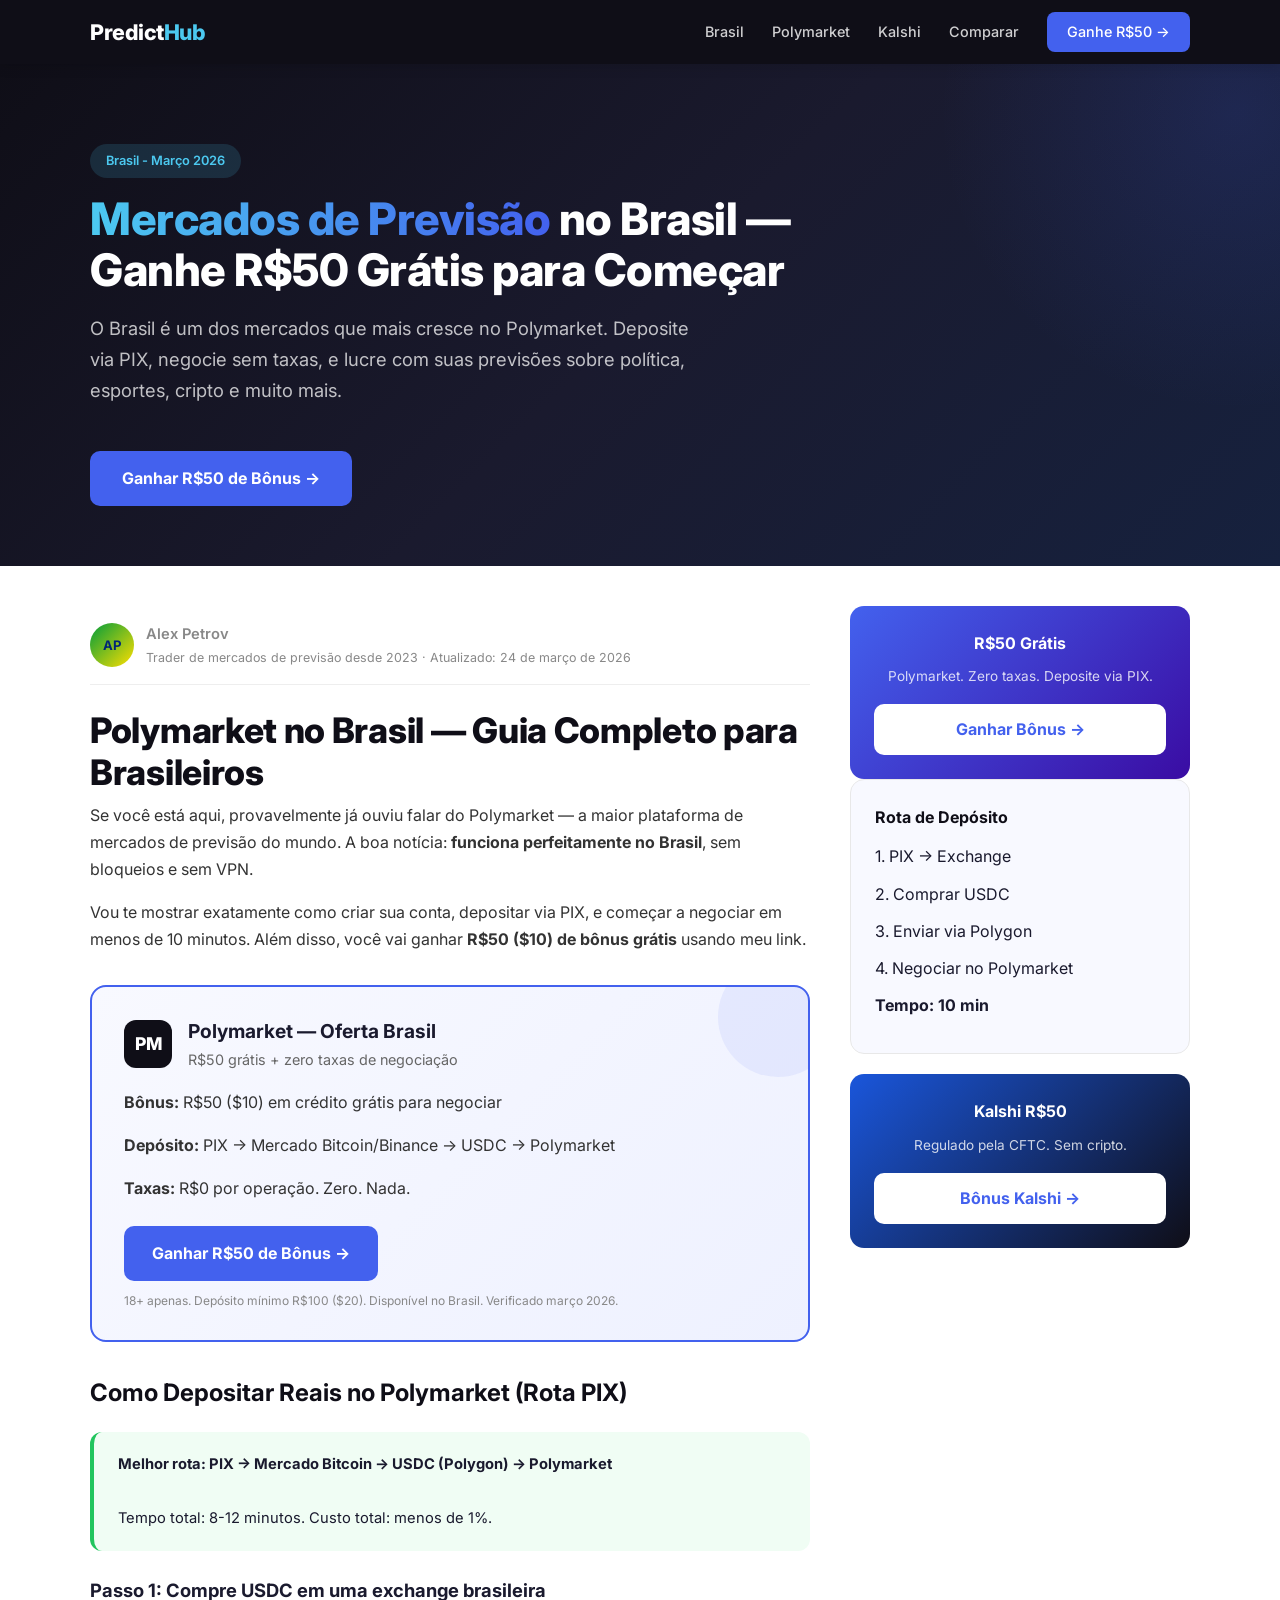
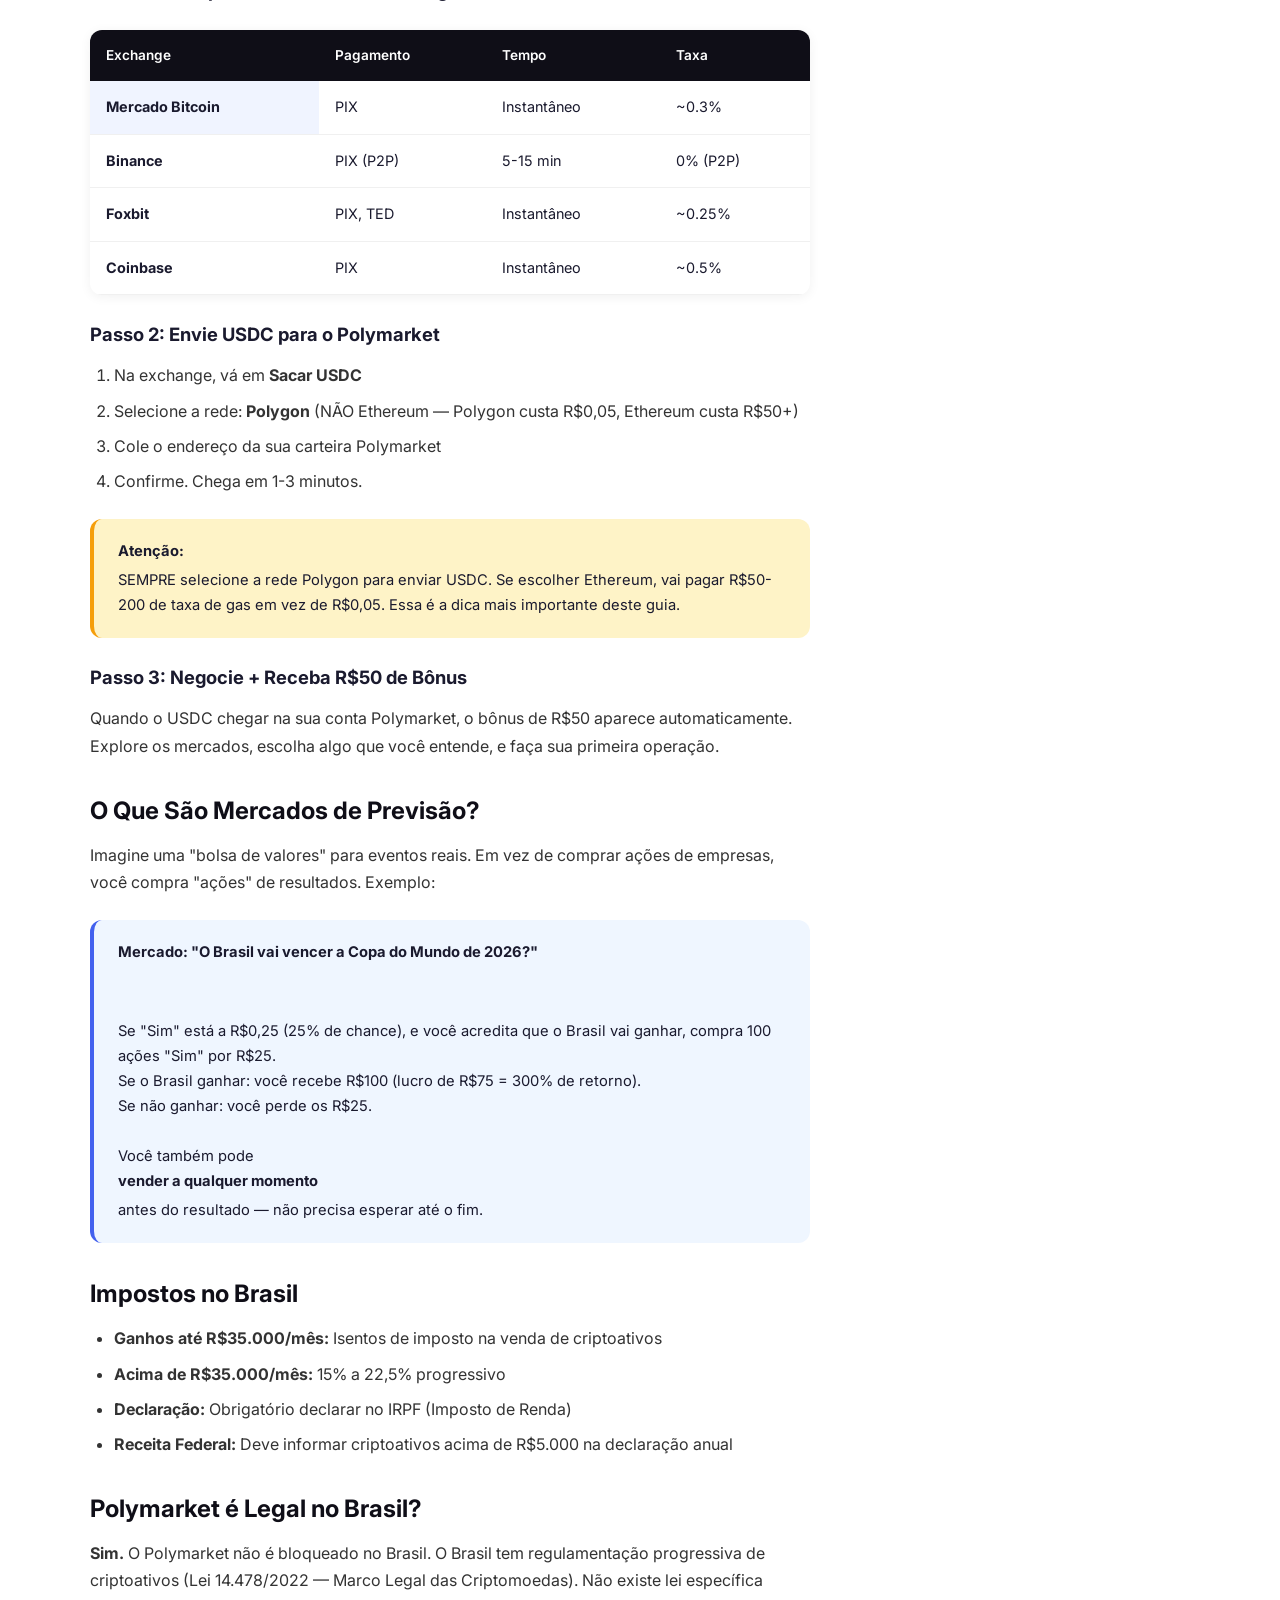
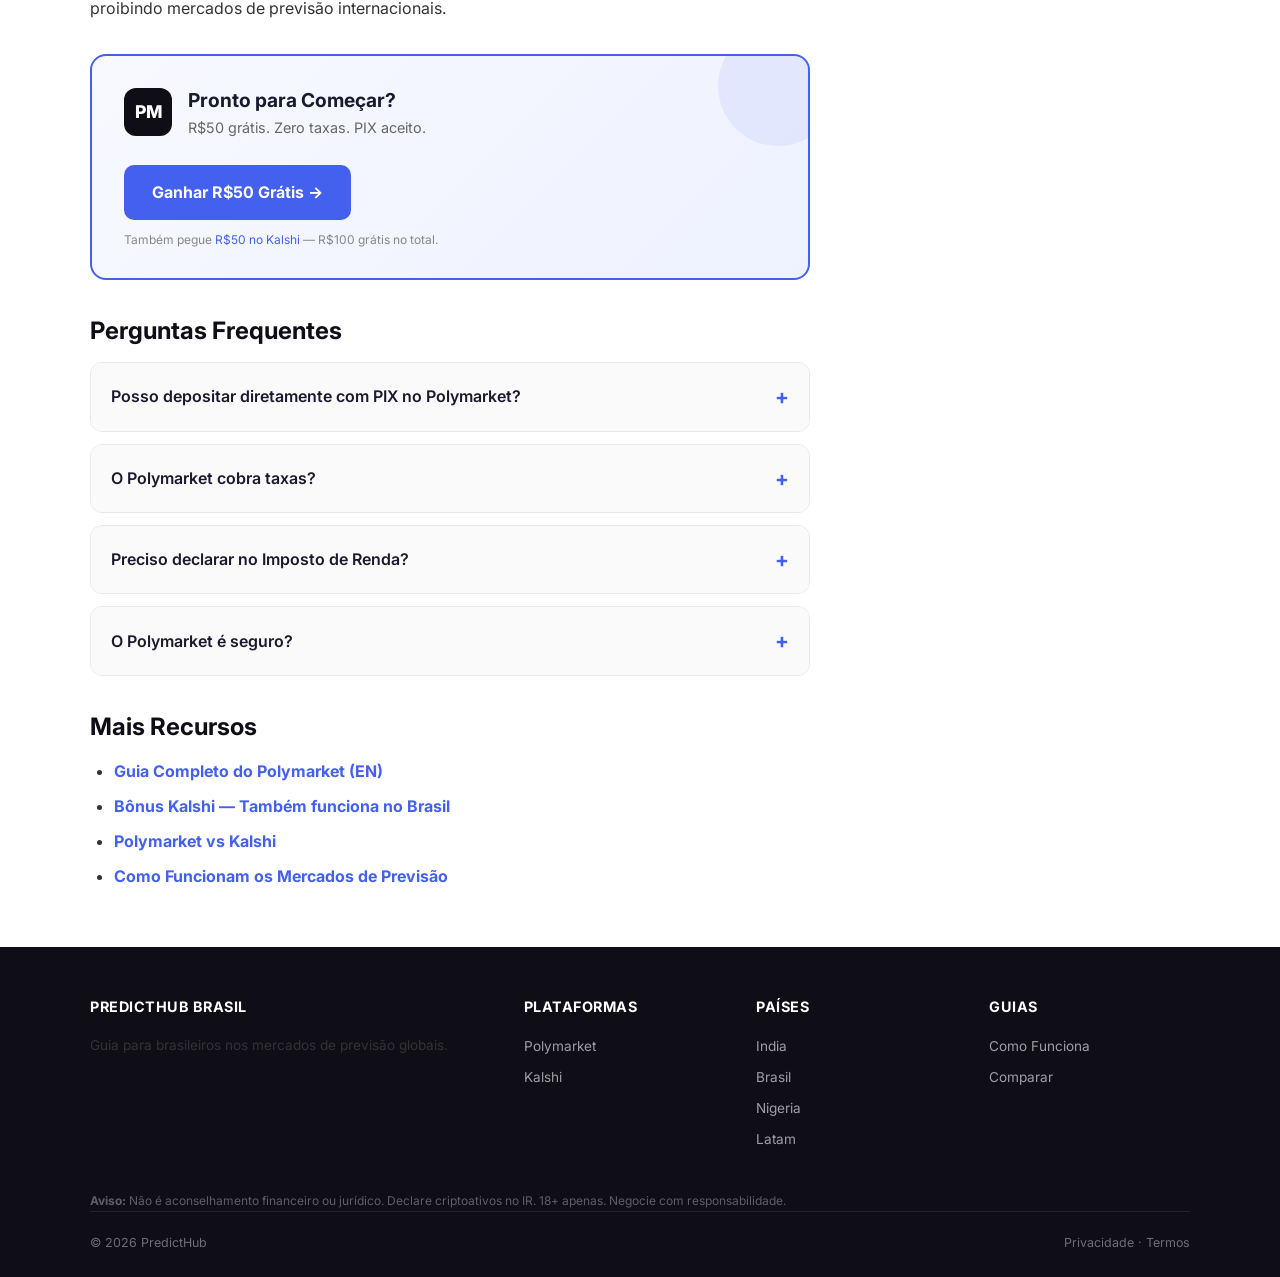
==== site/br/index.html @ 62e09fcf "Add 4 GEO landing pages: India, Brazil, Nigeria, Latam - /in/ — India (EN) with UPI deposit guide, I" ====
<!DOCTYPE html>
<html lang="pt-BR">
<head>
  <meta charset="UTF-8">
  <meta name="viewport" content="width=device-width, initial-scale=1.0">
  <title>Polymarket Brasil 2026 — Ganhe R$50 de Bônus Grátis | Mercados de Previsão</title>
  <meta name="description" content="Comece a negociar no Polymarket do Brasil. Ganhe R$50 ($10) de bônus grátis. Deposite via PIX pelo Mercado Bitcoin ou Binance. Zero taxas de negociação.">
  <meta name="keywords" content="polymarket brasil, mercados de previsão, polymarket bonus brasil, polymarket PIX, polymarket como funciona, trading previsões 2026">
  <link rel="canonical" href="https://yoursite.com/br/">
  <link rel="alternate" hreflang="en" href="https://yoursite.com/">
  <link rel="alternate" hreflang="en-IN" href="https://yoursite.com/in/">
  <link rel="alternate" hreflang="pt-BR" href="https://yoursite.com/br/">
  <link rel="alternate" hreflang="en-NG" href="https://yoursite.com/ng/">
  <link rel="alternate" hreflang="es" href="https://yoursite.com/es/">
  <link rel="preconnect" href="https://fonts.googleapis.com">
  <link href="https://fonts.googleapis.com/css2?family=Inter:wght@400;500;600;700;800&display=swap" rel="stylesheet">
  <link rel="stylesheet" href="../css/style.css">
  <script type="application/ld+json">
  {"@context":"https://schema.org","@type":"FAQPage","mainEntity":[
    {"@type":"Question","name":"O Polymarket funciona no Brasil?","acceptedAnswer":{"@type":"Answer","text":"Sim! O Polymarket está totalmente disponível no Brasil sem restrições. Você pode depositar via PIX usando exchanges brasileiras como Mercado Bitcoin ou Binance."}},
    {"@type":"Question","name":"Como depositar reais no Polymarket?","acceptedAnswer":{"@type":"Answer","text":"PIX → Exchange brasileira (Mercado Bitcoin, Binance) → Comprar USDC → Enviar para Polymarket via rede Polygon. Tempo total: menos de 10 minutos."}},
    {"@type":"Question","name":"Qual o bônus do Polymarket para brasileiros?","acceptedAnswer":{"@type":"Answer","text":"Brasileiros ganham R$50 ($10) em crédito grátis ao se cadastrar pelo link de indicação e depositar pelo menos R$100 ($20)."}}
  ]}
  </script>
</head>
<body>

<header class="site-header">
  <div class="container header-inner">
    <a href="/" class="logo">Predict<span>Hub</span></a>
    <nav class="nav-links">
      <a href="/br/">Brasil</a>
      <a href="/polymarket/">Polymarket</a>
      <a href="/kalshi/">Kalshi</a>
      <a href="/compare/polymarket-vs-kalshi.html">Comparar</a>
      <a href="/br/" class="nav-cta">Ganhe R$50 &rarr;</a>
    </nav>
    <button class="mobile-toggle" aria-label="Menu">&#9776;</button>
  </div>
</header>

<section class="hero">
  <div class="container">
    <div class="hero-badge">Brasil - Março 2026</div>
    <h1><span>Mercados de Previsão</span> no Brasil — Ganhe R$50 Grátis para Começar</h1>
    <p>O Brasil é um dos mercados que mais cresce no Polymarket. Deposite via PIX, negocie sem taxas, e lucre com suas previsões sobre política, esportes, cripto e muito mais.</p>
    <a href="/polymarket/promo-code.html" class="hero-cta">Ganhar R$50 de Bônus &rarr;</a>
  </div>
</section>

<div class="container">
  <div class="content-wrap">
    <main class="main-content">

      <div class="article-meta" style="padding:16px 0;border-bottom:1px solid #eee;margin-bottom:24px">
        <div style="display:flex;align-items:center;gap:12px">
          <div style="width:44px;height:44px;background:linear-gradient(135deg,#009c3b,#ffdf00);border-radius:50%;display:flex;align-items:center;justify-content:center;color:#002776;font-weight:700">AP</div>
          <div>
            <div style="font-weight:600;font-size:.92rem">Alex Petrov</div>
            <div style="font-size:.78rem;color:#888">Trader de mercados de previsão desde 2023 &middot; Atualizado: 24 de março de 2026</div>
          </div>
        </div>
      </div>

      <h1 class="page-title">Polymarket no Brasil — Guia Completo para Brasileiros</h1>

      <p>Se você está aqui, provavelmente já ouviu falar do Polymarket — a maior plataforma de mercados de previsão do mundo. A boa notícia: <strong>funciona perfeitamente no Brasil</strong>, sem bloqueios e sem VPN.</p>

      <p>Vou te mostrar exatamente como criar sua conta, depositar via PIX, e começar a negociar em menos de 10 minutos. Além disso, você vai ganhar <strong>R$50 ($10) de bônus grátis</strong> usando meu link.</p>

      <!-- PROMO BOX -->
      <div class="promo-box">
        <div class="promo-box-header">
          <div class="promo-box-logo">PM</div>
          <div>
            <div class="promo-box-title">Polymarket — Oferta Brasil</div>
            <div class="promo-box-subtitle">R$50 grátis + zero taxas de negociação</div>
          </div>
        </div>
        <p><strong>Bônus:</strong> R$50 ($10) em crédito grátis para negociar</p>
        <p><strong>Depósito:</strong> PIX → Mercado Bitcoin/Binance → USDC → Polymarket</p>
        <p><strong>Taxas:</strong> R$0 por operação. Zero. Nada.</p>
        <a href="#YOUR_POLYMARKET_REFERRAL_LINK" class="promo-cta" rel="nofollow sponsored">Ganhar R$50 de Bônus &rarr;</a>
        <div class="promo-terms">18+ apenas. Depósito mínimo R$100 ($20). Disponível no Brasil. Verificado março 2026.</div>
      </div>

      <h2>Como Depositar Reais no Polymarket (Rota PIX)</h2>

      <div class="info-box tip">
        <strong>Melhor rota: PIX → Mercado Bitcoin → USDC (Polygon) → Polymarket</strong><br>
        Tempo total: 8-12 minutos. Custo total: menos de 1%.
      </div>

      <h3>Passo 1: Compre USDC em uma exchange brasileira</h3>
      <table class="comparison-table">
        <thead><tr><th>Exchange</th><th>Pagamento</th><th>Tempo</th><th>Taxa</th></tr></thead>
        <tbody>
          <tr><td class="highlight"><strong>Mercado Bitcoin</strong></td><td>PIX</td><td>Instantâneo</td><td>~0.3%</td></tr>
          <tr><td><strong>Binance</strong></td><td>PIX (P2P)</td><td>5-15 min</td><td>0% (P2P)</td></tr>
          <tr><td><strong>Foxbit</strong></td><td>PIX, TED</td><td>Instantâneo</td><td>~0.25%</td></tr>
          <tr><td><strong>Coinbase</strong></td><td>PIX</td><td>Instantâneo</td><td>~0.5%</td></tr>
        </tbody>
      </table>

      <h3>Passo 2: Envie USDC para o Polymarket</h3>
      <ol class="content-list">
        <li>Na exchange, vá em <strong>Sacar USDC</strong></li>
        <li>Selecione a rede: <strong>Polygon</strong> (NÃO Ethereum — Polygon custa R$0,05, Ethereum custa R$50+)</li>
        <li>Cole o endereço da sua carteira Polymarket</li>
        <li>Confirme. Chega em 1-3 minutos.</li>
      </ol>

      <div class="info-box warning">
        <strong>Atenção:</strong> SEMPRE selecione a rede Polygon para enviar USDC. Se escolher Ethereum, vai pagar R$50-200 de taxa de gas em vez de R$0,05. Essa é a dica mais importante deste guia.
      </div>

      <h3>Passo 3: Negocie + Receba R$50 de Bônus</h3>
      <p>Quando o USDC chegar na sua conta Polymarket, o bônus de R$50 aparece automaticamente. Explore os mercados, escolha algo que você entende, e faça sua primeira operação.</p>

      <h2>O Que São Mercados de Previsão?</h2>
      <p>Imagine uma "bolsa de valores" para eventos reais. Em vez de comprar ações de empresas, você compra "ações" de resultados. Exemplo:</p>

      <div class="info-box info">
        <strong>Mercado: "O Brasil vai vencer a Copa do Mundo de 2026?"</strong><br><br>
        Se "Sim" está a R$0,25 (25% de chance), e você acredita que o Brasil vai ganhar, compra 100 ações "Sim" por R$25.<br>
        Se o Brasil ganhar: você recebe R$100 (lucro de R$75 = 300% de retorno).<br>
        Se não ganhar: você perde os R$25.<br><br>
        Você também pode <strong>vender a qualquer momento</strong> antes do resultado — não precisa esperar até o fim.
      </div>

      <h2>Impostos no Brasil</h2>
      <ul class="content-list">
        <li><strong>Ganhos até R$35.000/mês:</strong> Isentos de imposto na venda de criptoativos</li>
        <li><strong>Acima de R$35.000/mês:</strong> 15% a 22,5% progressivo</li>
        <li><strong>Declaração:</strong> Obrigatório declarar no IRPF (Imposto de Renda)</li>
        <li><strong>Receita Federal:</strong> Deve informar criptoativos acima de R$5.000 na declaração anual</li>
      </ul>

      <h2>Polymarket é Legal no Brasil?</h2>
      <p><strong>Sim.</strong> O Polymarket não é bloqueado no Brasil. O Brasil tem regulamentação progressiva de criptoativos (Lei 14.478/2022 — Marco Legal das Criptomoedas). Não existe lei específica proibindo mercados de previsão internacionais.</p>

      <!-- BOTTOM CTA -->
      <div class="promo-box">
        <div class="promo-box-header">
          <div class="promo-box-logo">PM</div>
          <div>
            <div class="promo-box-title">Pronto para Começar?</div>
            <div class="promo-box-subtitle">R$50 grátis. Zero taxas. PIX aceito.</div>
          </div>
        </div>
        <a href="#YOUR_POLYMARKET_REFERRAL_LINK" class="promo-cta" rel="nofollow sponsored">Ganhar R$50 Grátis &rarr;</a>
        <div class="promo-terms">Também pegue <a href="/kalshi/promo-code.html">R$50 no Kalshi</a> — R$100 grátis no total.</div>
      </div>

      <h2>Perguntas Frequentes</h2>
      <div class="faq-item">
        <div class="faq-q">Posso depositar diretamente com PIX no Polymarket?</div>
        <div class="faq-a"><p>Não diretamente. Você precisa comprar USDC em uma exchange brasileira (Mercado Bitcoin, Binance) usando PIX, e depois enviar o USDC para o Polymarket. O processo todo leva menos de 10 minutos.</p></div>
      </div>
      <div class="faq-item">
        <div class="faq-q">O Polymarket cobra taxas?</div>
        <div class="faq-a"><p>Não. O Polymarket tem taxa zero de negociação em 2026. O único custo é a taxa da rede Polygon (menos de R$0,05 por transação).</p></div>
      </div>
      <div class="faq-item">
        <div class="faq-q">Preciso declarar no Imposto de Renda?</div>
        <div class="faq-a"><p>Sim. Criptoativos devem ser declarados no IRPF. Ganhos de capital acima de R$35.000/mês na venda de cripto são tributados de 15% a 22,5%. Mantenha registros de todas as operações.</p></div>
      </div>
      <div class="faq-item">
        <div class="faq-q">O Polymarket é seguro?</div>
        <div class="faq-a"><p>O Polymarket opera na blockchain Polygon — todas as transações são verificáveis publicamente. A plataforma processa mais de US$2,5 bilhões por semana e é parceira oficial do X (Twitter). Seus fundos ficam em smart contracts, não em uma conta bancária da empresa.</p></div>
      </div>

      <h2>Mais Recursos</h2>
      <ul class="content-list">
        <li><a href="/polymarket/promo-code.html"><strong>Guia Completo do Polymarket (EN)</strong></a></li>
        <li><a href="/kalshi/promo-code.html"><strong>Bônus Kalshi — Também funciona no Brasil</strong></a></li>
        <li><a href="/compare/polymarket-vs-kalshi.html"><strong>Polymarket vs Kalshi</strong></a></li>
        <li><a href="/guides/how-prediction-markets-work.html"><strong>Como Funcionam os Mercados de Previsão</strong></a></li>
      </ul>
    </main>

    <aside class="sidebar">
      <div class="sidebar-cta">
        <h4>R$50 Grátis</h4>
        <p>Polymarket. Zero taxas. Deposite via PIX.</p>
        <a href="#YOUR_POLYMARKET_REFERRAL_LINK" rel="nofollow sponsored">Ganhar Bônus &rarr;</a>
      </div>
      <div class="sidebar-box">
        <h4>Rota de Depósito</h4>
        <ul>
          <li>1. PIX → Exchange</li>
          <li>2. Comprar USDC</li>
          <li>3. Enviar via Polygon</li>
          <li>4. Negociar no Polymarket</li>
          <li><strong>Tempo: 10 min</strong></li>
        </ul>
      </div>
      <div class="sidebar-cta" style="background:linear-gradient(135deg,#1a56db,#0f0e17)">
        <h4>Kalshi R$50</h4>
        <p>Regulado pela CFTC. Sem cripto.</p>
        <a href="/kalshi/promo-code.html">Bônus Kalshi &rarr;</a>
      </div>
    </aside>
  </div>
</div>

<footer class="site-footer">
  <div class="container">
    <div class="footer-grid">
      <div class="footer-col"><h5>PredictHub Brasil</h5><p>Guia para brasileiros nos mercados de previsão globais.</p></div>
      <div class="footer-col"><h5>Plataformas</h5><a href="/polymarket/promo-code.html">Polymarket</a><a href="/kalshi/promo-code.html">Kalshi</a></div>
      <div class="footer-col"><h5>Países</h5><a href="/in/">India</a><a href="/br/">Brasil</a><a href="/ng/">Nigeria</a><a href="/es/">Latam</a></div>
      <div class="footer-col"><h5>Guias</h5><a href="/guides/how-prediction-markets-work.html">Como Funciona</a><a href="/compare/polymarket-vs-kalshi.html">Comparar</a></div>
    </div>
    <div class="footer-disclaimer"><strong>Aviso:</strong> Não é aconselhamento financeiro ou jurídico. Declare criptoativos no IR. 18+ apenas. Negocie com responsabilidade.</div>
    <div class="footer-bottom"><span>&copy; 2026 PredictHub</span><span><a href="/privacy.html" style="color:#ffffff66">Privacidade</a> &middot; <a href="/terms.html" style="color:#ffffff66">Termos</a></span></div>
  </div>
</footer>
<script src="../js/main.js"></script>
</body>
</html>
---- site/css/style.css ----
/* ===== RESET & BASE ===== */
*,*::before,*::after{box-sizing:border-box;margin:0;padding:0}
html{scroll-behavior:smooth;font-size:16px}
body{font-family:'Inter',system-ui,-apple-system,sans-serif;color:#1a1a2e;background:#fff;line-height:1.7}
a{color:#4361ee;text-decoration:none;transition:color .2s}
a:hover{color:#3a0ca3}
img{max-width:100%;height:auto;display:block}
ul,ol{list-style:none}

/* ===== UTILITIES ===== */
.container{max-width:1140px;margin:0 auto;padding:0 20px}
.flex{display:flex;gap:16px}
.grid-2{display:grid;grid-template-columns:1fr 1fr;gap:24px}
.grid-3{display:grid;grid-template-columns:1fr 1fr 1fr;gap:24px}
.text-center{text-align:center}
.mt-1{margin-top:8px}.mt-2{margin-top:16px}.mt-3{margin-top:24px}.mt-4{margin-top:32px}
.mb-2{margin-bottom:16px}.mb-3{margin-bottom:24px}.mb-4{margin-bottom:32px}

/* ===== HEADER ===== */
.site-header{background:#0f0e17;padding:0;position:sticky;top:0;z-index:100;box-shadow:0 2px 12px rgba(0,0,0,.15)}
.header-inner{display:flex;align-items:center;justify-content:space-between;height:64px}
.logo{font-size:1.35rem;font-weight:800;color:#fff;letter-spacing:-.5px}
.logo span{color:#4cc9f0}
.nav-links{display:flex;gap:28px;align-items:center}
.nav-links a{color:#ffffffcc;font-size:.9rem;font-weight:500;transition:color .2s}
.nav-links a:hover{color:#4cc9f0}
.nav-cta{background:#4361ee;color:#fff!important;padding:8px 20px;border-radius:8px;font-weight:600;font-size:.85rem}
.nav-cta:hover{background:#3a0ca3}
.mobile-toggle{display:none;background:none;border:none;color:#fff;font-size:1.5rem;cursor:pointer}

/* ===== HERO ===== */
.hero{background:linear-gradient(135deg,#0f0e17 0%,#1a1a2e 50%,#16213e 100%);padding:80px 0 60px;color:#fff;position:relative;overflow:hidden}
.hero::after{content:'';position:absolute;top:-50%;right:-20%;width:600px;height:600px;background:radial-gradient(circle,rgba(67,97,238,.15) 0%,transparent 70%);border-radius:50%}
.hero h1{font-size:2.8rem;font-weight:800;line-height:1.15;max-width:700px;letter-spacing:-.5px}
.hero h1 span{background:linear-gradient(90deg,#4cc9f0,#4361ee);-webkit-background-clip:text;-webkit-text-fill-color:transparent}
.hero p{font-size:1.15rem;color:#ffffffbb;max-width:600px;margin-top:16px}
.hero-cta{display:inline-flex;align-items:center;gap:8px;background:#4361ee;color:#fff;padding:14px 32px;border-radius:10px;font-weight:700;font-size:1rem;margin-top:28px;transition:transform .2s,box-shadow .2s}
.hero-cta:hover{transform:translateY(-2px);box-shadow:0 8px 24px rgba(67,97,238,.35);color:#fff}
.hero-badge{display:inline-block;background:rgba(76,201,240,.15);color:#4cc9f0;padding:6px 16px;border-radius:20px;font-size:.8rem;font-weight:600;margin-bottom:16px}

/* ===== BREADCRUMBS ===== */
.breadcrumbs{padding:12px 0;font-size:.82rem;color:#666;border-bottom:1px solid #eee}
.breadcrumbs a{color:#4361ee}
.breadcrumbs span{margin:0 6px;color:#ccc}

/* ===== CONTENT LAYOUT ===== */
.content-wrap{display:grid;grid-template-columns:1fr 340px;gap:40px;padding:40px 0}
.main-content{min-width:0}
.sidebar{position:sticky;top:84px;align-self:start}

/* ===== ARTICLE STYLES ===== */
.article-meta{display:flex;align-items:center;gap:12px;font-size:.82rem;color:#888;margin-bottom:24px}
.article-meta .author{font-weight:600;color:#1a1a2e}
h1.page-title{font-size:2.2rem;font-weight:800;line-height:1.2;color:#0f0e17;margin-bottom:8px;letter-spacing:-.3px}
h2{font-size:1.5rem;font-weight:700;color:#0f0e17;margin:36px 0 16px;line-height:1.25}
h3{font-size:1.15rem;font-weight:700;color:#1a1a2e;margin:24px 0 12px}
p{margin-bottom:16px;color:#333}
ul.content-list,ol.content-list{padding-left:24px;margin-bottom:16px}
ul.content-list li{list-style:disc;margin-bottom:8px;color:#333}
ol.content-list li{list-style:decimal;margin-bottom:8px;color:#333}

/* ===== PROMO BOX (Money Page CTA) ===== */
.promo-box{background:linear-gradient(135deg,#f8f9ff 0%,#eef1ff 100%);border:2px solid #4361ee;border-radius:16px;padding:28px 32px;margin:32px 0;position:relative;overflow:hidden}
.promo-box::before{content:'';position:absolute;top:-30px;right:-30px;width:120px;height:120px;background:rgba(67,97,238,.08);border-radius:50%}
.promo-box-header{display:flex;align-items:center;gap:16px;margin-bottom:16px}
.promo-box-logo{width:48px;height:48px;background:#0f0e17;border-radius:12px;display:flex;align-items:center;justify-content:center;color:#fff;font-weight:800;font-size:1.1rem}
.promo-box-title{font-size:1.2rem;font-weight:700}
.promo-box-subtitle{font-size:.9rem;color:#666}
.promo-code{display:inline-flex;align-items:center;gap:10px;background:#fff;border:2px dashed #4361ee;padding:10px 20px;border-radius:10px;font-size:1.1rem;font-weight:700;color:#4361ee;letter-spacing:1px;margin:12px 0}
.promo-code .copy-btn{background:#4361ee;color:#fff;border:none;padding:6px 14px;border-radius:6px;font-size:.75rem;font-weight:600;cursor:pointer;transition:background .2s}
.promo-code .copy-btn:hover{background:#3a0ca3}
.promo-cta{display:inline-flex;align-items:center;gap:8px;background:#4361ee;color:#fff;padding:14px 28px;border-radius:10px;font-weight:700;font-size:1rem;transition:all .2s;margin-top:8px}
.promo-cta:hover{background:#3a0ca3;color:#fff;transform:translateY(-1px);box-shadow:0 6px 20px rgba(67,97,238,.3)}
.promo-terms{font-size:.75rem;color:#888;margin-top:10px}

/* ===== COMPARISON TABLE ===== */
.comparison-table{width:100%;border-collapse:collapse;margin:24px 0;border-radius:12px;overflow:hidden;box-shadow:0 2px 12px rgba(0,0,0,.06)}
.comparison-table thead{background:#0f0e17;color:#fff}
.comparison-table th{padding:14px 16px;font-size:.85rem;font-weight:600;text-align:left}
.comparison-table td{padding:14px 16px;border-bottom:1px solid #f0f0f0;font-size:.9rem}
.comparison-table tbody tr:hover{background:#f8f9ff}
.comparison-table .highlight{background:#f0f4ff;font-weight:600}
.check{color:#22c55e;font-weight:700}.cross{color:#ef4444;font-weight:700}

/* ===== PLATFORM CARDS ===== */
.platform-card{background:#fff;border:1px solid #e8e8e8;border-radius:16px;padding:28px;transition:box-shadow .3s,transform .2s}
.platform-card:hover{box-shadow:0 8px 30px rgba(0,0,0,.08);transform:translateY(-2px)}
.platform-card-rank{display:inline-flex;align-items:center;justify-content:center;width:32px;height:32px;background:#4361ee;color:#fff;border-radius:8px;font-weight:800;font-size:.85rem;margin-bottom:12px}
.platform-card h3{font-size:1.2rem;margin:8px 0}
.platform-card .rating{color:#f59e0b;font-size:.9rem;margin-bottom:8px}
.platform-card .tag{display:inline-block;background:#f0f4ff;color:#4361ee;padding:4px 10px;border-radius:6px;font-size:.72rem;font-weight:600;margin-right:6px;margin-bottom:6px}
.platform-card .card-cta{display:block;text-align:center;background:#4361ee;color:#fff;padding:12px;border-radius:10px;font-weight:700;margin-top:16px;transition:background .2s}
.platform-card .card-cta:hover{background:#3a0ca3;color:#fff}

/* ===== SIDEBAR ===== */
.sidebar-box{background:#f8f9ff;border:1px solid #e8e8e8;border-radius:14px;padding:24px;margin-bottom:20px}
.sidebar-box h4{font-size:1rem;font-weight:700;margin-bottom:12px;color:#0f0e17}
.sidebar-box ul li{margin-bottom:10px}
.sidebar-box ul li a{font-size:.88rem;color:#333;display:flex;align-items:center;gap:8px}
.sidebar-box ul li a:hover{color:#4361ee}
.sidebar-cta{background:linear-gradient(135deg,#4361ee,#3a0ca3);color:#fff;border-radius:14px;padding:24px;text-align:center}
.sidebar-cta h4{color:#fff;margin-bottom:8px}
.sidebar-cta p{color:#ffffffcc;font-size:.85rem;margin-bottom:16px}
.sidebar-cta a{display:block;background:#fff;color:#4361ee;padding:12px;border-radius:10px;font-weight:700;transition:transform .2s}
.sidebar-cta a:hover{transform:translateY(-1px)}

/* ===== INFO BOXES ===== */
.info-box{padding:20px 24px;border-radius:12px;margin:24px 0;font-size:.92rem}
.info-box.tip{background:#f0fdf4;border-left:4px solid #22c55e}
.info-box.warning{background:#fef3c7;border-left:4px solid #f59e0b}
.info-box.info{background:#eff6ff;border-left:4px solid #4361ee}
.info-box strong{display:block;margin-bottom:4px}

/* ===== TOC ===== */
.toc{background:#f8f9ff;border:1px solid #e8e8e8;border-radius:12px;padding:20px 24px;margin:24px 0}
.toc h4{font-size:.9rem;font-weight:700;margin-bottom:12px;text-transform:uppercase;letter-spacing:.5px;color:#666}
.toc ol{padding-left:20px}
.toc li{list-style:decimal;margin-bottom:8px}
.toc a{font-size:.88rem;color:#333;font-weight:500}
.toc a:hover{color:#4361ee}

/* ===== FAQ ===== */
.faq-item{border:1px solid #e8e8e8;border-radius:12px;margin-bottom:12px;overflow:hidden}
.faq-q{padding:16px 20px;font-weight:600;cursor:pointer;display:flex;justify-content:space-between;align-items:center;background:#fafafa;transition:background .2s}
.faq-q:hover{background:#f0f4ff}
.faq-q::after{content:'+';font-size:1.3rem;color:#4361ee;font-weight:700;transition:transform .2s}
.faq-item.open .faq-q::after{transform:rotate(45deg)}
.faq-a{padding:0 20px;max-height:0;overflow:hidden;transition:max-height .3s ease,padding .3s}
.faq-item.open .faq-a{padding:16px 20px;max-height:500px}

/* ===== FOOTER ===== */
.site-footer{background:#0f0e17;color:#ffffffbb;padding:48px 0 24px}
.footer-grid{display:grid;grid-template-columns:2fr 1fr 1fr 1fr;gap:32px;margin-bottom:32px}
.footer-col h5{color:#fff;font-size:.9rem;margin-bottom:16px;text-transform:uppercase;letter-spacing:.5px}
.footer-col a{display:block;color:#ffffff99;font-size:.85rem;margin-bottom:8px;transition:color .2s}
.footer-col a:hover{color:#4cc9f0}
.footer-col p{font-size:.85rem;line-height:1.6}
.footer-bottom{border-top:1px solid #ffffff15;padding-top:20px;display:flex;justify-content:space-between;font-size:.78rem;color:#ffffff66}
.footer-disclaimer{font-size:.75rem;color:#ffffff55;margin-top:16px;line-height:1.6;max-width:800px}

/* ===== SCHEMA / STRUCTURED DATA HELPERS ===== */
.visually-hidden{position:absolute;width:1px;height:1px;overflow:hidden;clip:rect(0,0,0,0)}

/* ===== RESPONSIVE ===== */
@media(max-width:968px){
  .content-wrap{grid-template-columns:1fr}
  .sidebar{position:static}
  .footer-grid{grid-template-columns:1fr 1fr}
  .grid-3{grid-template-columns:1fr}
  .grid-2{grid-template-columns:1fr}
}
@media(max-width:768px){
  .nav-links{display:none;position:absolute;top:64px;left:0;right:0;background:#0f0e17;flex-direction:column;padding:20px;gap:16px;box-shadow:0 8px 20px rgba(0,0,0,.3)}
  .nav-links.open{display:flex}
  .mobile-toggle{display:block}
  .hero h1{font-size:1.9rem}
  .hero{padding:48px 0 36px}
  .content-wrap{padding:24px 0}
  h1.page-title{font-size:1.7rem}
  .footer-grid{grid-template-columns:1fr}
  .promo-box{padding:20px}
  .comparison-table{font-size:.8rem}
  .comparison-table th,.comparison-table td{padding:10px 8px}
}
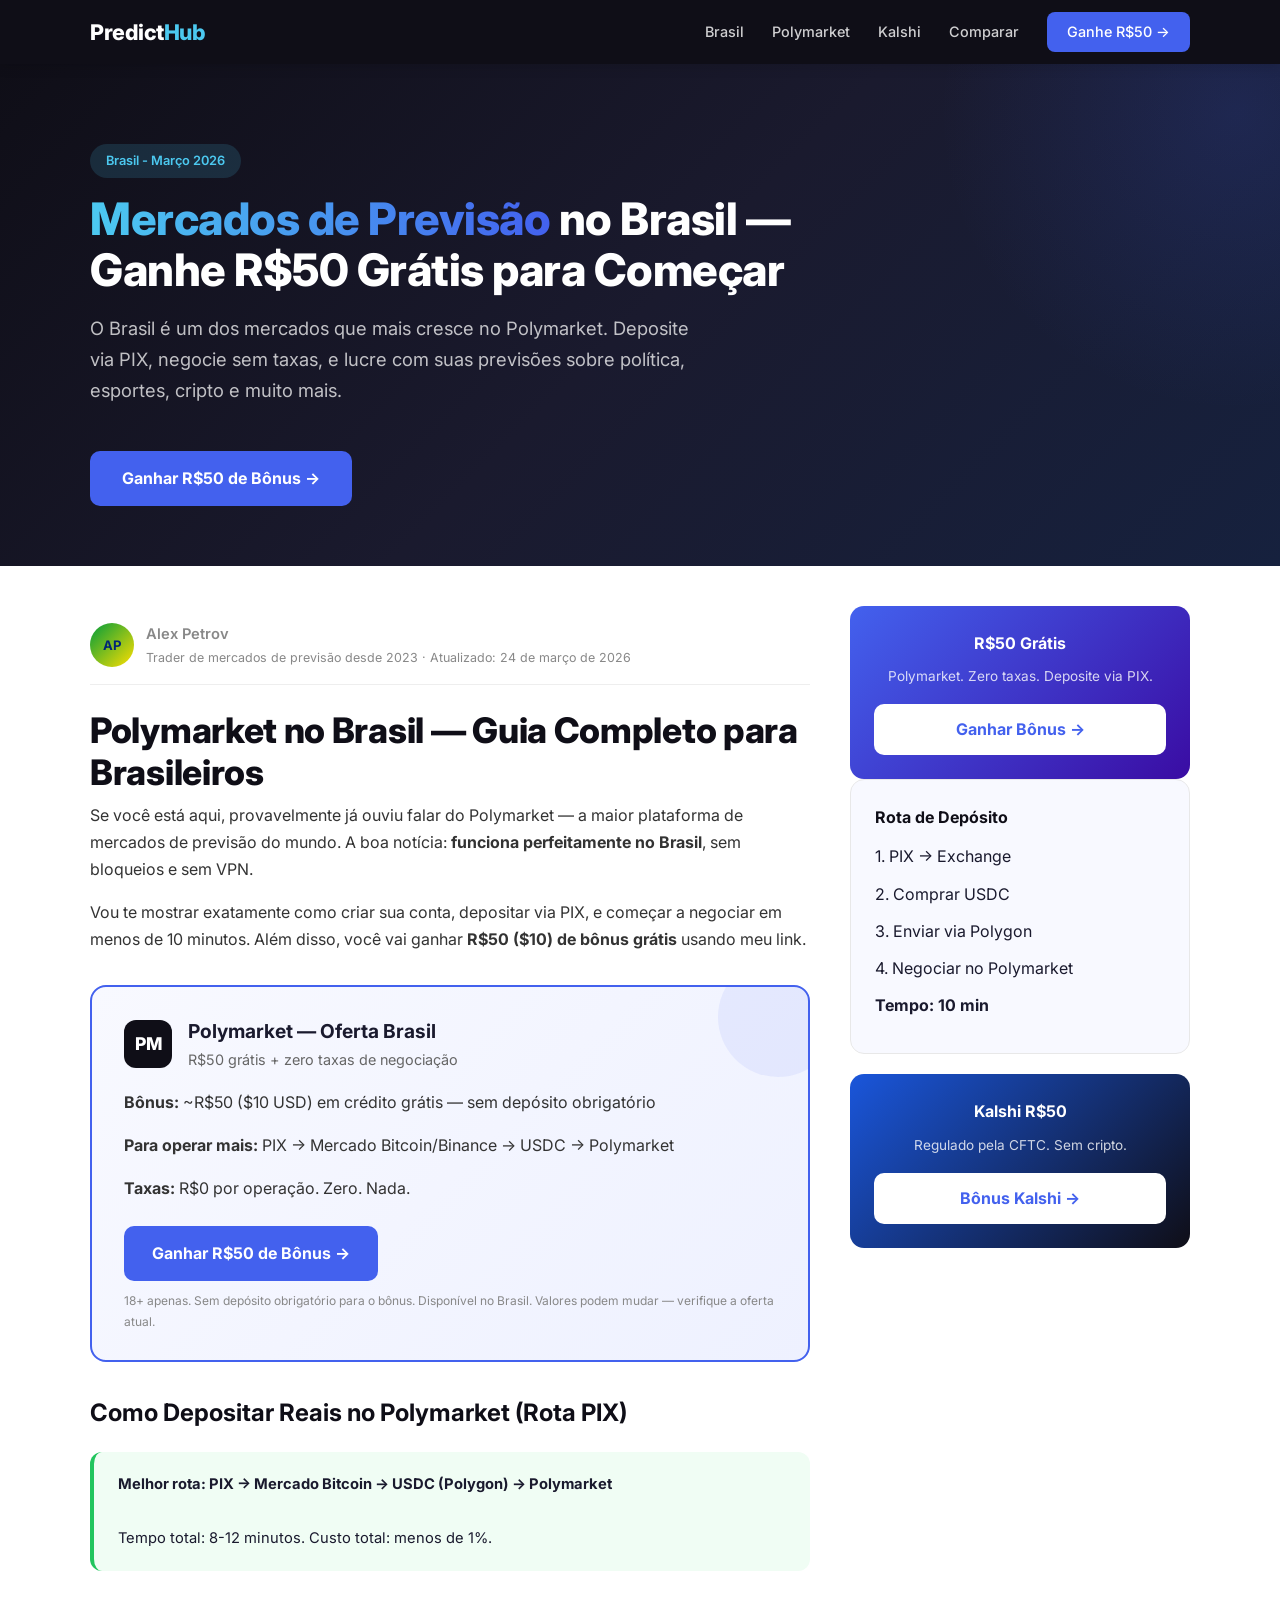
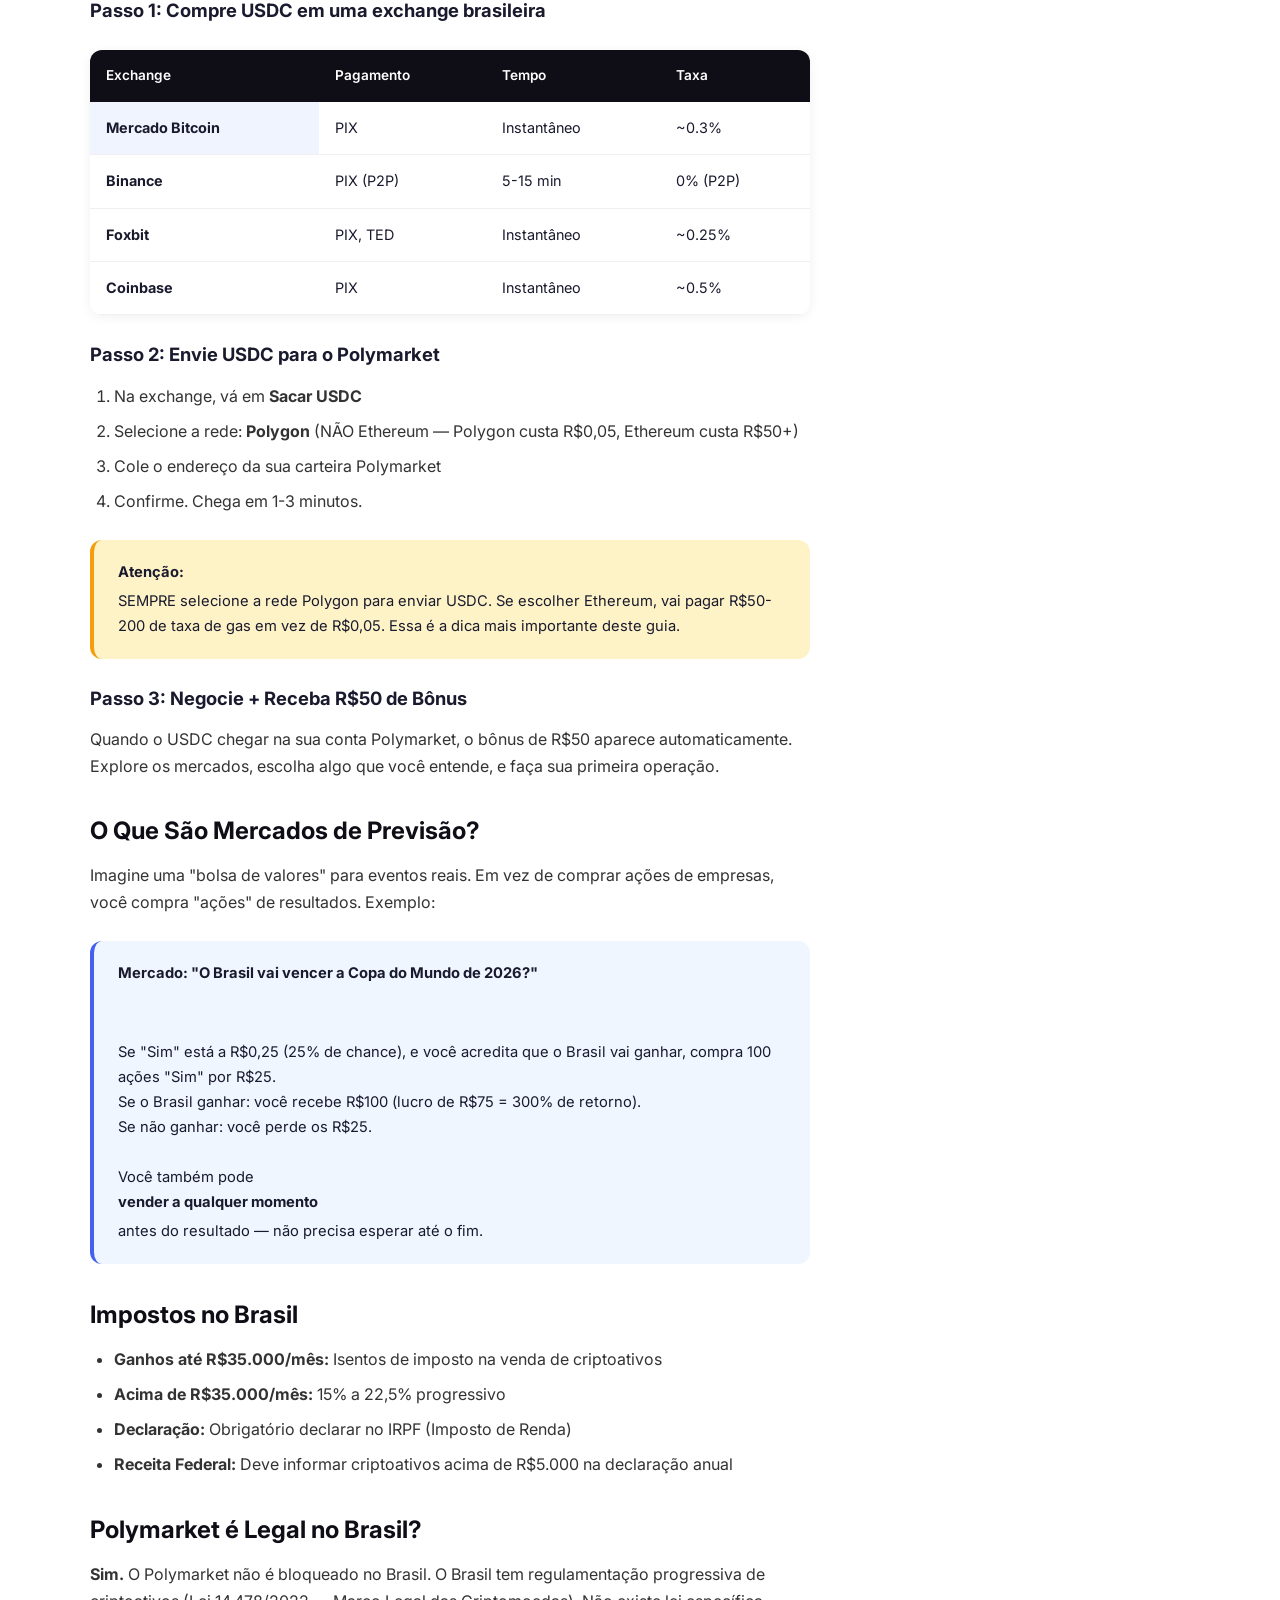
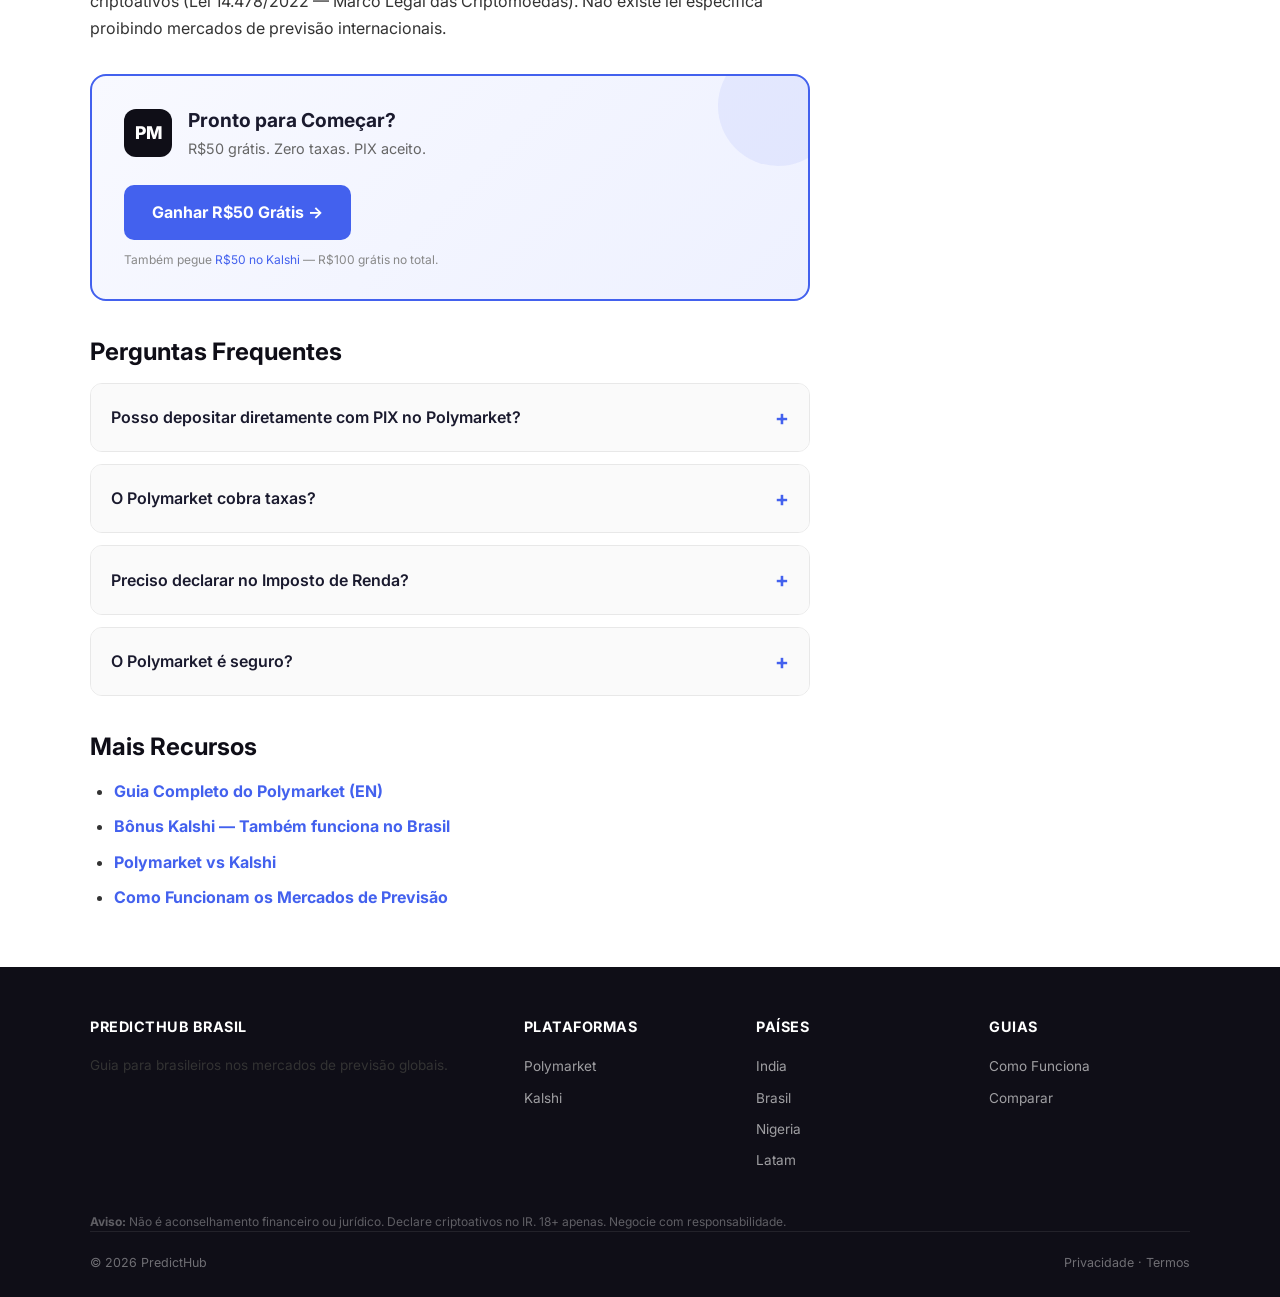
==== commit 23fbaff0: "Fix bonus accuracy across all pages - Polymarket: $10 bonus requires NO deposit (was incorrectly sta" ====
--- a/site/br/index.html
+++ b/site/br/index.html
@@ -77,11 +77,11 @@
             <div class="promo-box-subtitle">R$50 grátis + zero taxas de negociação</div>
           </div>
         </div>
-        <p><strong>Bônus:</strong> R$50 ($10) em crédito grátis para negociar</p>
-        <p><strong>Depósito:</strong> PIX → Mercado Bitcoin/Binance → USDC → Polymarket</p>
+        <p><strong>Bônus:</strong> ~R$50 ($10 USD) em crédito grátis — sem depósito obrigatório</p>
+        <p><strong>Para operar mais:</strong> PIX → Mercado Bitcoin/Binance → USDC → Polymarket</p>
         <p><strong>Taxas:</strong> R$0 por operação. Zero. Nada.</p>
         <a href="#YOUR_POLYMARKET_REFERRAL_LINK" class="promo-cta" rel="nofollow sponsored">Ganhar R$50 de Bônus &rarr;</a>
-        <div class="promo-terms">18+ apenas. Depósito mínimo R$100 ($20). Disponível no Brasil. Verificado março 2026.</div>
+        <div class="promo-terms">18+ apenas. Sem depósito obrigatório para o bônus. Disponível no Brasil. Valores podem mudar — verifique a oferta atual.</div>
       </div>
 
       <h2>Como Depositar Reais no Polymarket (Rota PIX)</h2>
